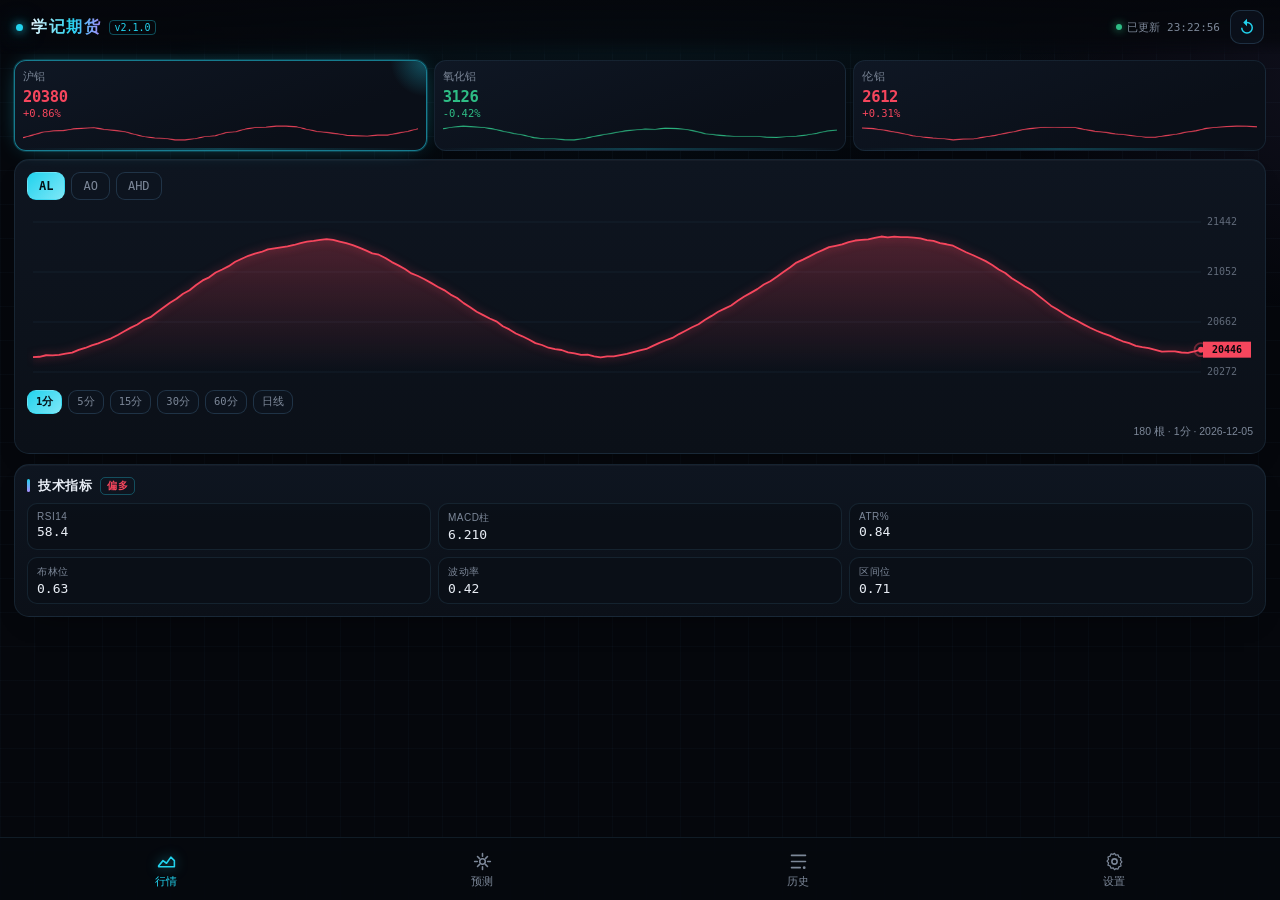
==== android/app/src/main/assets/index.html @ b8af3f01 "feat(app): v2.1.0 更名学记期货 · 白天模式 · 三品种一屏 · 预置历史数据 更名与图标：app_name 改为「学记期货」，图标重做为深色底 + 白色圆角方框 + 双行小字（sc" ====
<!DOCTYPE html>
<html lang="zh-CN">
<head>
<meta charset="utf-8">
<meta name="viewport" content="width=device-width,initial-scale=1,viewport-fit=cover,user-scalable=no">
<meta name="theme-color" content="#05070C" id="themeColor">
<title>学记期货 · 趋势预测</title>
<script>
/* 首屏前先定主题，避免白/黑闪烁 */
(function () {
  var t = (location.search.match(/[?&]theme=(dark|light)/) || [])[1];
  if (!t) {
    try { t = JSON.parse(window.Native ? Native.settings() : '{"theme":"dark"}').theme; } catch (e) { }
  }
  if (t === 'light') document.documentElement.classList.add('light');
})();
</script>
<link rel="stylesheet" href="app.css">
</head>
<body>
<div id="app">

  <header class="hdr">
    <div class="brand">
      <span class="brand-dot"></span>
      <b>学记期货</b>
      <i id="brandVer">v2</i>
    </div>
    <div class="hdr-right">
      <span id="live" class="live"><span class="live-dot"></span>初始化</span>
      <button id="btnRefresh" class="icon-btn" aria-label="刷新数据">
        <svg viewBox="0 0 24 24" width="18" height="18"><path d="M12 5V1L7 6l5 5V7a6 6 0 1 1-6 6H4a8 8 0 1 0 8-8z" fill="currentColor"/></svg>
      </button>
    </div>
  </header>

  <main id="main">

    <!-- ============ 行情 ============ -->
    <section class="view active" id="v-market">
      <div class="cards" id="quoteCards"></div>

      <div class="panel">
        <div class="chips" id="prodChips"></div>
        <div class="chart-wrap">
          <canvas id="chart"></canvas>
          <div class="chart-empty" id="chartEmpty">等待数据…</div>
        </div>
        <div class="chips small" id="periodChips"></div>
        <div class="chart-foot"><span class="muted" id="chartMeta">—</span></div>
      </div>

      <div class="panel">
        <div class="panel-title">技术指标 <span id="indBias" class="tag">—</span></div>
        <div class="ind-grid" id="indGrid"></div>
      </div>
    </section>

    <!-- ============ 预测 ============ -->
    <section class="view" id="v-forecast">
      <div class="hero" id="hero">
        <div class="hero-label">综合结论</div>
        <div class="hero-main" id="heroMain">—</div>
        <div class="hero-meter"><div class="hero-meter-fill" id="heroFill"></div></div>
        <div class="hero-sub">
          <span id="heroScore">评分 —</span>
          <span id="heroPrice">—</span>
        </div>
        <div class="hero-rec" id="heroRec">—</div>
      </div>

      <div class="panel">
        <div class="panel-title">六周期方向</div>
        <div class="hz-grid" id="hzGrid"></div>
      </div>

      <div class="panel">
        <div class="row-between">
          <div class="panel-title">大模型分析</div>
          <button id="btnLlm" class="btn ghost">生成分析</button>
        </div>
        <div id="llmBox" class="llm">
          <div class="muted">在「设置」填写模型 API Key 后，可让大模型结合当前指标与曲线给出独立判断。</div>
        </div>
      </div>
    </section>

    <!-- ============ 历史 ============ -->
    <section class="view" id="v-history">
      <div class="stat-row" id="statRow"></div>
      <div class="chips" id="histChips"></div>
      <div id="histList" class="hist-list"></div>
    </section>

    <!-- ============ 设置 ============ -->
    <section class="view" id="v-settings">

      <div class="panel">
        <div class="panel-title">界面风格</div>
        <div class="field-label">配色模式</div>
        <div class="chips" id="themeChips"></div>
        <div class="hint">白天模式适合户外强光下查看，切换后立即生效并记住选择。</div>
      </div>

      <div class="panel">
        <div class="panel-title">数据刷新</div>
        <div class="field-label">自动刷新间隔（后台持续采集）</div>
        <div class="chips" id="intervalChips"></div>
        <div class="hint">曲线与预测保存在手机本地，断网也能查看历史。</div>
      </div>

      <div class="panel">
        <div class="panel-title">大模型</div>
        <div class="field-label">API 地址（OpenAI 兼容）</div>
        <input id="llmBase" class="input" placeholder="https://api.deepseek.com/v1" autocapitalize="off" spellcheck="false">
        <div class="field-label">模型名称</div>
        <input id="llmModel" class="input" placeholder="deepseek-chat" autocapitalize="off" spellcheck="false">
        <div class="field-label">API Key <span id="llmMask" class="muted"></span></div>
        <input id="llmKey" class="input" type="password" placeholder="留空表示不修改" autocapitalize="off" spellcheck="false">
        <div class="row-btns">
          <button class="btn ghost" id="btnLlmClear">清除 Key</button>
          <button class="btn" id="btnLlmSave">保存</button>
        </div>
        <div class="hint">Key 仅存于本机，用系统密钥库加密，不会上传任何服务器。</div>
      </div>

      <div class="panel">
        <div class="panel-title">应用更新</div>
        <div class="field-label">Gitee 个人令牌 <span id="gtMask" class="muted"></span></div>
        <input id="giteeToken" class="input" type="password" placeholder="私有仓库发行版需要令牌" autocapitalize="off" spellcheck="false">
        <div class="row-btns">
          <button class="btn ghost" id="btnUpdateCheck">检查更新</button>
          <button class="btn" id="btnUpdateInstall" disabled>立即更新</button>
        </div>
        <div class="upd-info" id="updInfo"></div>
      </div>

      <div class="panel">
        <div class="panel-title">本地数据</div>
        <div class="stat-row tight two" id="dataStats"></div>
        <div class="row-btns">
          <button class="btn" id="btnSyncHistory">同步历史数据</button>
        </div>
        <div class="hint" id="syncInfo">同步最近 180 天：日线 + 分钟线（源站每周期最多 1023 根，60 分钟线可覆盖约 195 天）。安装包内已预置一份，平常无需手动同步。</div>
        <div class="row-btns">
          <button class="btn ghost danger" id="btnClearFc">清空预测记录</button>
        </div>
      </div>

      <div class="panel about">
        <div class="about-row"><span>应用</span><b>学记期货</b></div>
        <div class="about-row"><span>版本</span><b id="aboutVer">—</b></div>
        <div class="about-row"><span>数据源</span><span>新浪公开行情</span></div>
        <div class="about-row"><span>存储</span><span>手机本地 SQLite</span></div>
        <p class="disclaimer">本应用为量化统计研究与可视化演示，所有预测与建议均不构成投资建议。期货交易有杠杆风险，请自行判断并控制仓位。</p>
      </div>
    </section>

  </main>

  <nav class="tabbar">
    <button class="tab active" data-tab="market">
      <svg viewBox="0 0 24 24"><path d="M3 17l5-6 4 3 5-7 4 4v7H3z" fill="none" stroke="currentColor" stroke-width="1.8" stroke-linejoin="round"/></svg>
      <span>行情</span>
    </button>
    <button class="tab" data-tab="forecast">
      <svg viewBox="0 0 24 24"><path d="M12 3v3m0 12v3M3 12h3m12 0h3M6.3 6.3l2.1 2.1m7.2 7.2l2.1 2.1m0-11.4l-2.1 2.1M8.4 15.6l-2.1 2.1" stroke="currentColor" stroke-width="1.8" stroke-linecap="round"/><circle cx="12" cy="12" r="3.2" fill="none" stroke="currentColor" stroke-width="1.8"/></svg>
      <span>预测</span>
    </button>
    <button class="tab" data-tab="history">
      <svg viewBox="0 0 24 24"><path d="M4 5h16M4 12h16M4 19h10" stroke="currentColor" stroke-width="1.8" stroke-linecap="round"/><circle cx="18.5" cy="19" r="1.6" fill="currentColor"/></svg>
      <span>历史</span>
    </button>
    <button class="tab" data-tab="settings">
      <svg viewBox="0 0 24 24"><circle cx="12" cy="12" r="3" fill="none" stroke="currentColor" stroke-width="1.8"/><path d="M12 2.6l1.4 2.2 2.6-.5 1 2.6 2.5 1-.7 2.6 1.7 2-1.7 2 .7 2.6-2.5 1-1 2.6-2.6-.5L12 21.4l-1.4-2.2-2.6.5-1-2.6-2.5-1 .7-2.6-1.7-2 1.7-2-.7-2.6 2.5-1 1-2.6 2.6.5z" fill="none" stroke="currentColor" stroke-width="1.4" stroke-linejoin="round"/></svg>
      <span>设置</span>
    </button>
  </nav>

  <div class="toast" id="toast"></div>
</div>
<script src="app.js"></script>
</body>
</html>
---- android/app/src/main/assets/app.css ----
:root {
  --bg: #05070c;
  --panel: #0b1018;
  --panel2: #0e1520;
  --line: rgba(120, 200, 255, .10);
  --line2: rgba(120, 200, 255, .18);
  --text: #e8edf5;
  --muted: #7c8798;
  --cyan: #22d3ee;
  --violet: #a78bfa;
  --up: #f6465d;
  --down: #2ebd85;
  --flat: #8b95a6;
  --mono: ui-monospace, "SF Mono", "Cascadia Mono", Menlo, Consolas, monospace;

  /* 主题相关表面色 */
  --card-from: #0f1724;
  --card-to: #0a0f18;
  --inner: rgba(10, 16, 24, .9);
  --chip-bg: rgba(14, 21, 32, .7);
  --input-bg: rgba(4, 8, 14, .85);
  --hdr-bg: rgba(5, 7, 12, .96);
  --hdr-bg2: rgba(5, 7, 12, .74);
  --tab-bg: rgba(6, 9, 15, .92);
  --toast-bg: rgba(12, 19, 30, .96);
  --grid-line: rgba(120, 200, 255, .028);
  --glow1: rgba(34, 211, 238, .11);
  --glow2: rgba(167, 139, 250, .08);
  --hero-from: #0d1522;
  --hero-to: #080d14;
  --on-accent: #041016;
  --hero-text: #c6cedb;
  --llm-text: #c9d2df;
  --reason: #9fabbd;
  --hint: #6d7788;
  --brand: #eaf6ff;
  --shadow: 0 1px 0 rgba(255, 255, 255, .03) inset, 0 12px 30px -22px rgba(0, 0, 0, .9);
  --bar-track: rgba(255, 255, 255, .07);
}

/* 白天模式：白底 + 深字，青/紫点缀压暗以保证对比度 */
html.light {
  --bg: #eef2f7;
  --panel: #ffffff;
  --panel2: #f8fbff;
  --line: rgba(15, 60, 110, .10);
  --line2: rgba(15, 60, 110, .20);
  --text: #0d1a2b;
  --muted: #5f7086;
  --cyan: #0b8299;
  --violet: #6d4fe0;
  --up: #d92d20;
  --down: #0e8f52;
  --flat: #5b6b80;

  --card-from: #ffffff;
  --card-to: #f0f5fb;
  --inner: #ffffff;
  --chip-bg: rgba(255, 255, 255, .92);
  --input-bg: #ffffff;
  --hdr-bg: rgba(238, 242, 247, .96);
  --hdr-bg2: rgba(238, 242, 247, .80);
  --tab-bg: rgba(255, 255, 255, .95);
  --toast-bg: rgba(255, 255, 255, .98);
  --grid-line: rgba(15, 60, 110, .05);
  --glow1: rgba(34, 211, 238, .20);
  --glow2: rgba(109, 79, 224, .10);
  --hero-from: #ffffff;
  --hero-to: #eef5fc;
  --on-accent: #ffffff;
  --hero-text: #24313f;
  --llm-text: #24313f;
  --reason: #475569;
  --hint: #7a8797;
  --brand: #0b3a5c;
  --shadow: 0 1px 0 rgba(255, 255, 255, .9) inset, 0 10px 26px -22px rgba(15, 60, 110, .55);
  --bar-track: rgba(15, 60, 110, .10);
}

* { box-sizing: border-box; -webkit-tap-highlight-color: transparent; }

html, body {
  margin: 0;
  padding: 0;
  width: 100%;
  overflow-x: hidden;
  background: var(--bg);
  color: var(--text);
  font-family: -apple-system, BlinkMacSystemFont, "PingFang SC", "Noto Sans CJK SC",
               "Microsoft YaHei", sans-serif;
  font-size: 14px;
  -webkit-font-smoothing: antialiased;
  overscroll-behavior-y: contain;
}

body::before {
  content: "";
  position: fixed;
  inset: 0;
  pointer-events: none;
  background:
    radial-gradient(900px 500px at 50% -12%, var(--glow1), transparent 62%),
    radial-gradient(700px 420px at 110% 8%, var(--glow2), transparent 60%),
    linear-gradient(var(--grid-line) 1px, transparent 1px),
    linear-gradient(90deg, var(--grid-line) 1px, transparent 1px);
  background-size: auto, auto, 34px 34px, 34px 34px;
  z-index: 0;
}

#app { position: relative; z-index: 1; }

/* ---------- header ---------- */
.hdr {
  position: sticky;
  top: 0;
  z-index: 20;
  display: flex;
  align-items: center;
  justify-content: space-between;
  padding: calc(env(safe-area-inset-top) + 10px) 16px 10px;
  background: linear-gradient(180deg, var(--hdr-bg), var(--hdr-bg2) 70%, transparent);
  backdrop-filter: blur(12px);
}

.brand { display: flex; align-items: center; gap: 8px; }
.brand b {
  font-size: 16px;
  letter-spacing: .10em;
  font-weight: 700;
  background: linear-gradient(92deg, var(--brand), var(--cyan) 58%, var(--violet));
  -webkit-background-clip: text;
  background-clip: text;
  color: transparent;
}
.brand em {
  font-style: normal;
  font-size: 9px;
  letter-spacing: .16em;
  color: var(--muted);
  font-family: var(--mono);
  transform: translateY(1px);
}
.brand i {
  font-style: normal;
  font-size: 10px;
  color: var(--cyan);
  border: 1px solid rgba(34, 211, 238, .35);
  border-radius: 4px;
  padding: 1px 4px;
  font-family: var(--mono);
}
.brand-dot {
  width: 7px; height: 7px; border-radius: 50%;
  background: var(--cyan);
  box-shadow: 0 0 10px var(--cyan), 0 0 22px rgba(34, 211, 238, .55);
  animation: pulse 2.4s infinite;
}
@keyframes pulse { 0%, 100% { opacity: 1; } 50% { opacity: .35; } }

.hdr-right { display: flex; align-items: center; gap: 10px; }
.live {
  display: inline-flex; align-items: center; gap: 5px;
  font-size: 11px; color: var(--muted);
  font-family: var(--mono);
}
.live-dot {
  width: 6px; height: 6px; border-radius: 50%;
  background: var(--flat);
}
.live.ok .live-dot { background: var(--down); box-shadow: 0 0 8px var(--down); }
.live.err .live-dot { background: var(--up); box-shadow: 0 0 8px var(--up); }

.icon-btn {
  width: 34px; height: 34px;
  display: grid; place-items: center;
  border-radius: 10px;
  border: 1px solid var(--line2);
  background: var(--chip-bg);
  color: var(--cyan);
  padding: 0;
}
.icon-btn:active { transform: scale(.94); }
.icon-btn.spin svg { animation: spin .9s linear infinite; }
@keyframes spin { to { transform: rotate(360deg); } }

/* ---------- layout ---------- */
main {
  padding: 2px 14px calc(80px + env(safe-area-inset-bottom));
}
.view { display: none; padding-top: 2px; animation: fade .22s ease; }
.view.active { display: block; }
@keyframes fade { from { opacity: 0; transform: translateY(6px); } to { opacity: 1; transform: none; } }

.panel {
  min-width: 0;
  background: linear-gradient(180deg, var(--panel2), var(--panel));
  border: 1px solid var(--line);
  border-radius: 15px;
  padding: 12px;
  margin-bottom: 10px;
  box-shadow: var(--shadow);
}
.panel-title {
  font-size: 13px;
  font-weight: 600;
  letter-spacing: .04em;
  margin-bottom: 8px;
  display: flex;
  align-items: center;
  gap: 8px;
}
.panel-title::before {
  content: "";
  width: 3px; height: 13px;
  border-radius: 2px;
  background: linear-gradient(180deg, var(--cyan), var(--violet));
}
.row-between { display: flex; align-items: center; justify-content: space-between; gap: 10px; }
.row-btns { display: flex; gap: 10px; margin-top: 12px; }
.row-btns .btn { flex: 1; }
.muted { color: var(--muted); font-size: 12px; }

/* ---------- quote cards：三品种一屏并排 ---------- */
.cards {
  display: grid;
  grid-template-columns: repeat(3, minmax(0, 1fr));
  gap: 7px;
  padding: 2px 0 8px;
}

.qcard {
  min-width: 0;
  background: linear-gradient(160deg, var(--card-from), var(--card-to) 72%);
  border: 1px solid var(--line);
  border-radius: 12px;
  padding: 9px 8px 8px;
  position: relative;
  overflow: hidden;
}
.qcard.active {
  border-color: rgba(34, 211, 238, .55);
  box-shadow: 0 0 0 1px rgba(34, 211, 238, .18), 0 0 24px -10px rgba(34, 211, 238, .7);
}
.qcard.active::after {
  content: "";
  position: absolute; top: 0; right: 0;
  width: 36px; height: 36px;
  background: radial-gradient(circle at 100% 0, rgba(34, 211, 238, .35), transparent 70%);
}
.qcard .qname {
  font-size: 10.5px; color: var(--muted); letter-spacing: .02em;
  white-space: nowrap; overflow: hidden; text-overflow: ellipsis;
}
.qcard .qprice {
  font-family: var(--mono);
  font-size: 15.5px;
  font-weight: 600;
  margin: 4px 0 1px;
  letter-spacing: -.4px;
  white-space: nowrap;
}
.qcard .qchg { font-family: var(--mono); font-size: 10.5px; }
.qcard .qspark { height: 18px; margin-top: 5px; width: 100%; display: block; opacity: .92; }
.qcard .qbar {
  position: absolute; left: 0; bottom: 0; height: 2px; width: 100%;
  background: linear-gradient(90deg, transparent, rgba(34, 211, 238, .5), transparent);
  opacity: .5;
}

.up { color: var(--up); }
.down { color: var(--down); }
.flat { color: var(--flat); }

/* ---------- chips ---------- */
.chips { display: flex; gap: 6px; overflow-x: auto; scrollbar-width: none; padding-bottom: 2px; }
.chips::-webkit-scrollbar { display: none; }
.chip {
  flex: 0 0 auto;
  border: 1px solid var(--line2);
  background: var(--chip-bg);
  color: var(--muted);
  border-radius: 9px;
  padding: 6px 11px;
  font-size: 12px;
  font-family: var(--mono);
  transition: .16s;
}
.chip.on {
  color: var(--on-accent);
  background: linear-gradient(135deg, var(--cyan), #7ee7f7);
  border-color: transparent;
  font-weight: 600;
}
html.light .chip.on {
  background: linear-gradient(135deg, var(--cyan), #37c2d8);
  color: #ffffff;
}
.chips.small .chip { padding: 4px 8px; font-size: 10.5px; }

/* ---------- chart ---------- */
.chart-wrap { position: relative; margin: 8px 0 2px; height: 178px; }
#chart { width: 100%; height: 178px; display: block; }
.chart-empty {
  position: absolute; inset: 0;
  display: grid; place-items: center;
  color: var(--muted); font-size: 12px;
  pointer-events: none;
}
.chart-foot { margin-top: 5px; text-align: right; line-height: 1.4; }
.chart-foot .muted { font-size: 10.5px; }

/* ---------- indicators ---------- */
.ind-grid { display: grid; grid-template-columns: repeat(3, minmax(0, 1fr)); gap: 7px; }
.ind {
  background: var(--inner);
  border: 1px solid var(--line);
  border-radius: 10px;
  padding: 7px 9px;
}
.ind .k { font-size: 10px; color: var(--muted); letter-spacing: .05em; }
.ind .v {
  font-family: var(--mono); font-size: 13px; margin-top: 2px;
  white-space: nowrap; overflow: hidden; text-overflow: ellipsis;
}
.tag {
  font-size: 10px;
  color: var(--cyan);
  border: 1px solid rgba(34, 211, 238, .3);
  border-radius: 5px;
  padding: 1px 6px;
  font-family: var(--mono);
}

/* ---------- hero ---------- */
.hero {
  border-radius: 18px;
  padding: 18px 16px 16px;
  margin-bottom: 12px;
  background:
    radial-gradient(500px 200px at 8% 0, var(--glow1), transparent 60%),
    linear-gradient(165deg, var(--hero-from), var(--hero-to) 75%);
  border: 1px solid var(--line2);
  position: relative;
  overflow: hidden;
}
.hero::after {
  content: "";
  position: absolute; inset: 0;
  background: linear-gradient(180deg, transparent 60%, rgba(34, 211, 238, .05));
  pointer-events: none;
}
.hero-label { font-size: 11px; color: var(--muted); letter-spacing: .18em; }
.hero-main {
  font-size: 40px;
  font-weight: 700;
  letter-spacing: .04em;
  margin: 6px 0 12px;
  font-family: var(--mono);
}
.hero-meter {
  height: 5px; border-radius: 3px;
  background: var(--bar-track);
  overflow: hidden;
}
.hero-meter-fill {
  height: 100%; width: 50%;
  background: linear-gradient(90deg, var(--down), var(--flat), var(--up));
  border-radius: 3px;
  transition: width .4s ease;
}
.hero-sub {
  display: flex; justify-content: space-between;
  margin-top: 9px;
  font-family: var(--mono); font-size: 12px; color: var(--muted);
}
.hero-rec { margin-top: 12px; font-size: 12.5px; line-height: 1.65; color: var(--hero-text); }

/* ---------- horizon grid ---------- */
.hz-grid { display: grid; grid-template-columns: repeat(2, minmax(0, 1fr)); gap: 8px; }
.hz {
  border: 1px solid var(--line);
  border-radius: 12px;
  padding: 10px 11px;
  background: var(--inner);
}
.hz .h-top { display: flex; justify-content: space-between; align-items: baseline; }
.hz .h-label { font-size: 11px; color: var(--muted); }
.hz .h-dir { font-family: var(--mono); font-size: 13px; font-weight: 600; }
.hz .h-bar {
  height: 3px; border-radius: 2px; background: var(--bar-track);
  margin: 8px 0 6px; overflow: hidden;
}
.hz .h-bar i { display: block; height: 100%; border-radius: 2px; }
.hz .h-foot {
  display: flex; justify-content: space-between;
  font-family: var(--mono); font-size: 10.5px; color: var(--muted);
}

/* ---------- llm ---------- */
.llm { font-size: 13px; line-height: 1.7; color: var(--llm-text); }
.llm .llm-head {
  display: flex; align-items: center; gap: 8px; margin-bottom: 8px;
}
.llm .llm-dir { font-family: var(--mono); font-weight: 700; font-size: 15px; }
.llm .llm-sec { margin-top: 10px; }
.llm .llm-sec b { display: block; font-size: 11px; color: var(--muted); letter-spacing: .1em; margin-bottom: 4px; }
.llm ul { margin: 0; padding-left: 17px; }
.llm li { margin: 3px 0; }
.llm .raw {
  margin-top: 10px; padding: 10px; border-radius: 10px;
  background: var(--inner); border: 1px solid var(--line);
  font-size: 11.5px; color: var(--muted); white-space: pre-wrap; word-break: break-word;
  max-height: 190px; overflow: auto;
}

/* ---------- history ---------- */
.stat-row { display: grid; grid-template-columns: repeat(3, minmax(0, 1fr)); gap: 8px; margin-bottom: 12px; }
.stat-row.tight { margin-bottom: 4px; }
.stat-row.two { grid-template-columns: repeat(2, minmax(0, 1fr)); }
.stat {
  background: linear-gradient(180deg, var(--panel2), var(--panel));
  border: 1px solid var(--line);
  border-radius: 13px;
  padding: 11px;
  text-align: center;
}
.stat .k { font-size: 10px; color: var(--muted); letter-spacing: .06em; }
.stat .v { font-family: var(--mono); font-size: 18px; font-weight: 600; margin-top: 4px; }

.hist-list { margin-top: 10px; }
.hitem {
  border: 1px solid var(--line);
  background: var(--inner);
  border-radius: 13px;
  padding: 11px 12px;
  margin-bottom: 8px;
}
.hitem .h-row1 { display: flex; justify-content: space-between; align-items: center; }
.hitem .h-who { font-size: 12.5px; font-weight: 600; }
.hitem .h-who span { color: var(--muted); font-weight: 400; margin-left: 6px; font-family: var(--mono); font-size: 11px; }
.hitem .h-time { font-size: 10.5px; color: var(--muted); font-family: var(--mono); }
.hitem .h-row2 {
  display: flex; gap: 12px; flex-wrap: wrap;
  margin-top: 7px; font-family: var(--mono); font-size: 11.5px; color: var(--muted);
}
.hitem .h-reason {
  margin-top: 7px; font-size: 11.5px; color: var(--reason); line-height: 1.55;
  border-top: 1px dashed var(--line); padding-top: 7px;
}
.badge {
  font-size: 10px; font-family: var(--mono);
  border-radius: 5px; padding: 1px 6px; border: 1px solid;
}
.badge.hit { color: var(--down); border-color: rgba(46, 189, 133, .4); background: rgba(46, 189, 133, .1); }
.badge.miss { color: var(--up); border-color: rgba(246, 70, 93, .4); background: rgba(246, 70, 93, .1); }
.badge.wait { color: var(--muted); border-color: var(--line2); }
.badge.llm { color: var(--violet); border-color: rgba(167, 139, 250, .4); }

.empty {
  text-align: center; color: var(--muted); font-size: 12.5px;
  padding: 38px 0; line-height: 1.8;
}

/* ---------- settings ---------- */
.field-label { font-size: 11.5px; color: var(--muted); margin: 12px 0 6px; letter-spacing: .04em; }
.field-label:first-of-type { margin-top: 2px; }
.input {
  width: 100%;
  background: var(--input-bg);
  border: 1px solid var(--line2);
  border-radius: 10px;
  color: var(--text);
  padding: 11px 12px;
  font-size: 13px;
  font-family: var(--mono);
  outline: none;
}
.input:focus { border-color: rgba(34, 211, 238, .55); box-shadow: 0 0 0 3px rgba(34, 211, 238, .1); }
.hint { font-size: 11px; color: var(--hint); margin-top: 10px; line-height: 1.6; }

.btn {
  border: 1px solid transparent;
  border-radius: 10px;
  padding: 10px 16px;
  font-size: 13px;
  font-weight: 600;
  color: var(--on-accent);
  background: linear-gradient(135deg, var(--cyan), #86e9f8);
}
html.light .btn { background: linear-gradient(135deg, var(--cyan), #37c2d8); color: #ffffff; }
html.light .btn.ghost { background: #ffffff; color: var(--text); border-color: var(--line2); }
html.light .btn.danger { background: #ffffff; color: var(--up); border-color: rgba(217, 45, 32, .35); }
.btn:active { transform: scale(.98); }
.btn.ghost {
  background: var(--chip-bg);
  border-color: var(--line2);
  color: var(--text);
}
.btn.danger { color: var(--up); border-color: rgba(246, 70, 93, .35); }
.btn:disabled { opacity: .42; }

.upd-info { margin-top: 10px; font-size: 12px; color: var(--muted); line-height: 1.65; white-space: pre-wrap; }

.about-row {
  display: flex; justify-content: space-between;
  padding: 8px 0; font-size: 12.5px;
  border-bottom: 1px solid var(--line);
}
.about-row span { color: var(--muted); }
.about-row b { font-family: var(--mono); }
.disclaimer { font-size: 11px; color: var(--hint); line-height: 1.7; margin: 12px 0 0; }

/* ---------- tabbar ---------- */
.tabbar {
  position: fixed;
  left: 0; right: 0; bottom: 0;
  z-index: 30;
  display: grid;
  grid-template-columns: repeat(4, 1fr);
  padding: 6px 8px calc(6px + env(safe-area-inset-bottom));
  background: var(--tab-bg);
  backdrop-filter: blur(18px);
  border-top: 1px solid var(--line);
}
.tab {
  background: none; border: 0;
  display: flex; flex-direction: column; align-items: center; gap: 3px;
  color: var(--muted);
  padding: 7px 0 5px;
  font-size: 10.5px;
  transition: color .18s;
}
.tab svg { width: 21px; height: 21px; }
.tab.active { color: var(--cyan); }
.tab.active svg { filter: drop-shadow(0 0 6px rgba(34, 211, 238, .55)); }
.tab:focus, .chip:focus, .btn:focus, .icon-btn:focus, .input:focus { outline: none; }

/* 系统开启「减少动态效果」时不做过渡与动画 */
@media (prefers-reduced-motion: reduce) {
  * { transition: none !important; animation: none !important; }
}

/* ---------- toast ---------- */
.toast {
  position: fixed;
  left: 50%; bottom: calc(92px + env(safe-area-inset-bottom));
  transform: translate(-50%, 12px);
  background: var(--toast-bg);
  border: 1px solid var(--line2);
  color: var(--text);
  padding: 9px 16px;
  border-radius: 10px;
  font-size: 12.5px;
  opacity: 0;
  pointer-events: none;
  transition: .22s;
  z-index: 50;
  max-width: 84%;
  text-align: center;
  box-shadow: 0 10px 26px -18px rgba(0, 0, 0, .8);
}
.toast.show { opacity: 1; transform: translate(-50%, 0); }
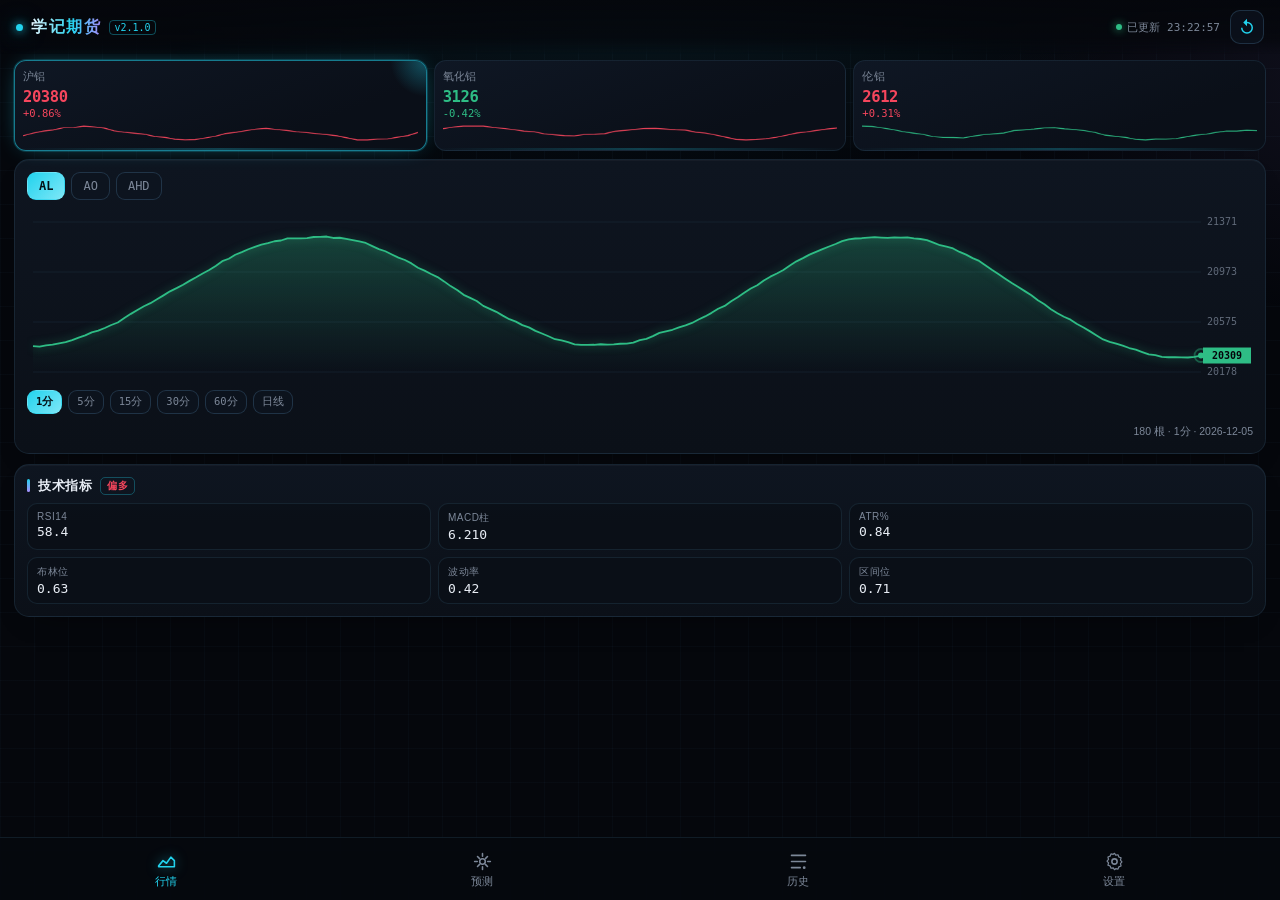
==== commit 7405d76a: "fix(update): v2.1.1 修复应用内更新 HTTP 403，改走 Gitee 附件 API 并按 Gitee 作为首要更新源 - 私有仓库发行版直链 releases/download " ====
--- a/android/app/src/main/assets/index.html
+++ b/android/app/src/main/assets/index.html
@@ -128,6 +128,7 @@
         <div class="panel-title">应用更新</div>
         <div class="field-label">Gitee 个人令牌 <span id="gtMask" class="muted"></span></div>
         <input id="giteeToken" class="input" type="password" placeholder="私有仓库发行版需要令牌" autocapitalize="off" spellcheck="false">
+        <div class="hint">更新源固定为 Gitee（首要源）：读取发行版与下载安装包都需令牌，令牌仅存本机。</div>
         <div class="row-btns">
           <button class="btn ghost" id="btnUpdateCheck">检查更新</button>
           <button class="btn" id="btnUpdateInstall" disabled>立即更新</button>
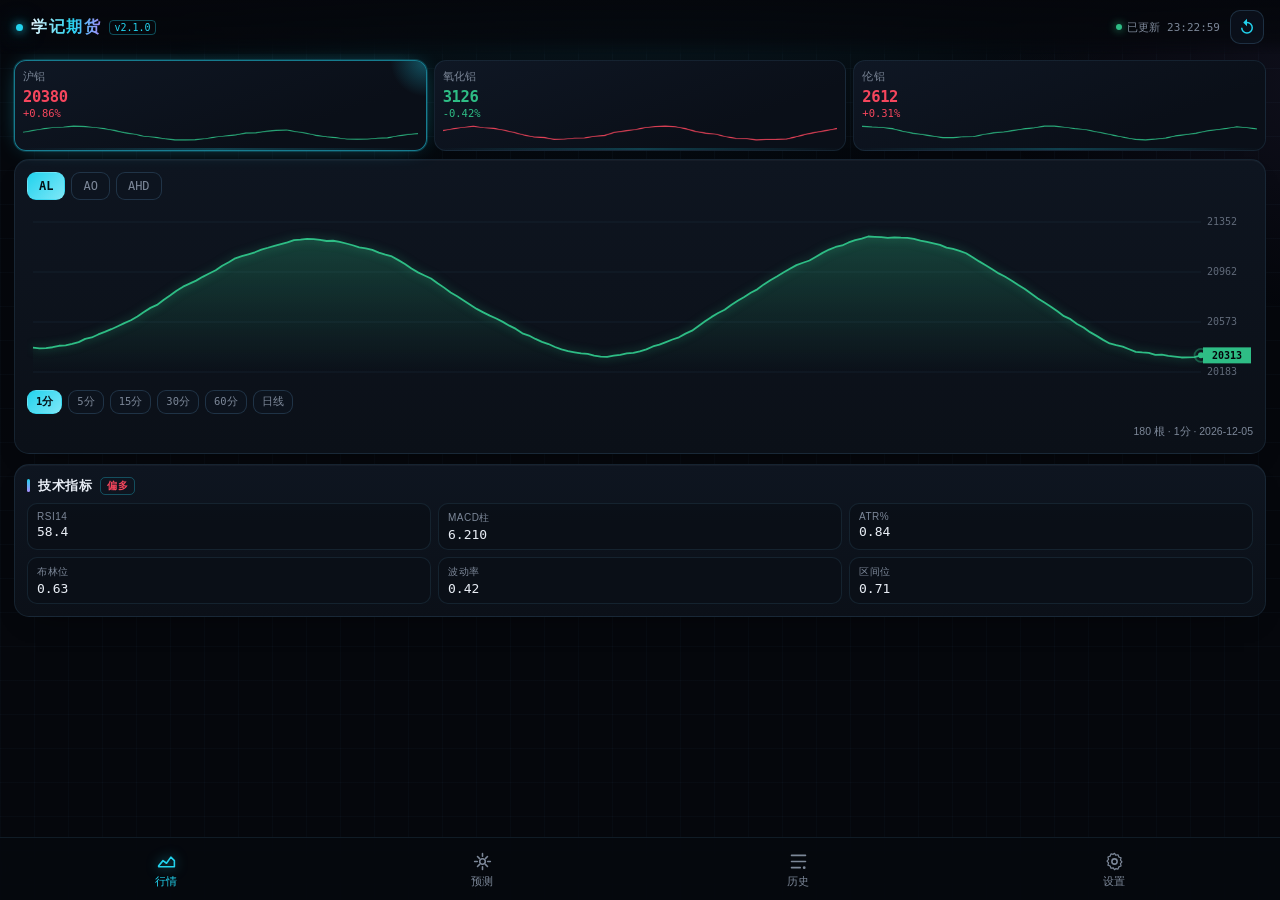
==== commit 807da3ba: "fix(seed): v2.1.2 修复预置库从未导入（版本号 int 溢出）+ 同步改增量 - 根因：seed_meta.version=202611092054 用 Integer.parseIn" ====
--- a/android/app/src/main/assets/index.html
+++ b/android/app/src/main/assets/index.html
@@ -44,7 +44,7 @@
         <div class="chips" id="prodChips"></div>
         <div class="chart-wrap">
           <canvas id="chart"></canvas>
-          <div class="chart-empty" id="chartEmpty">等待数据…</div>
+          <div class="chart-empty" id="chartEmpty">等待数据…<br><span class="muted" style="font-size:11px">本地无该周期K线，正在自动同步</span></div>
         </div>
         <div class="chips small" id="periodChips"></div>
         <div class="chart-foot"><span class="muted" id="chartMeta">—</span></div>
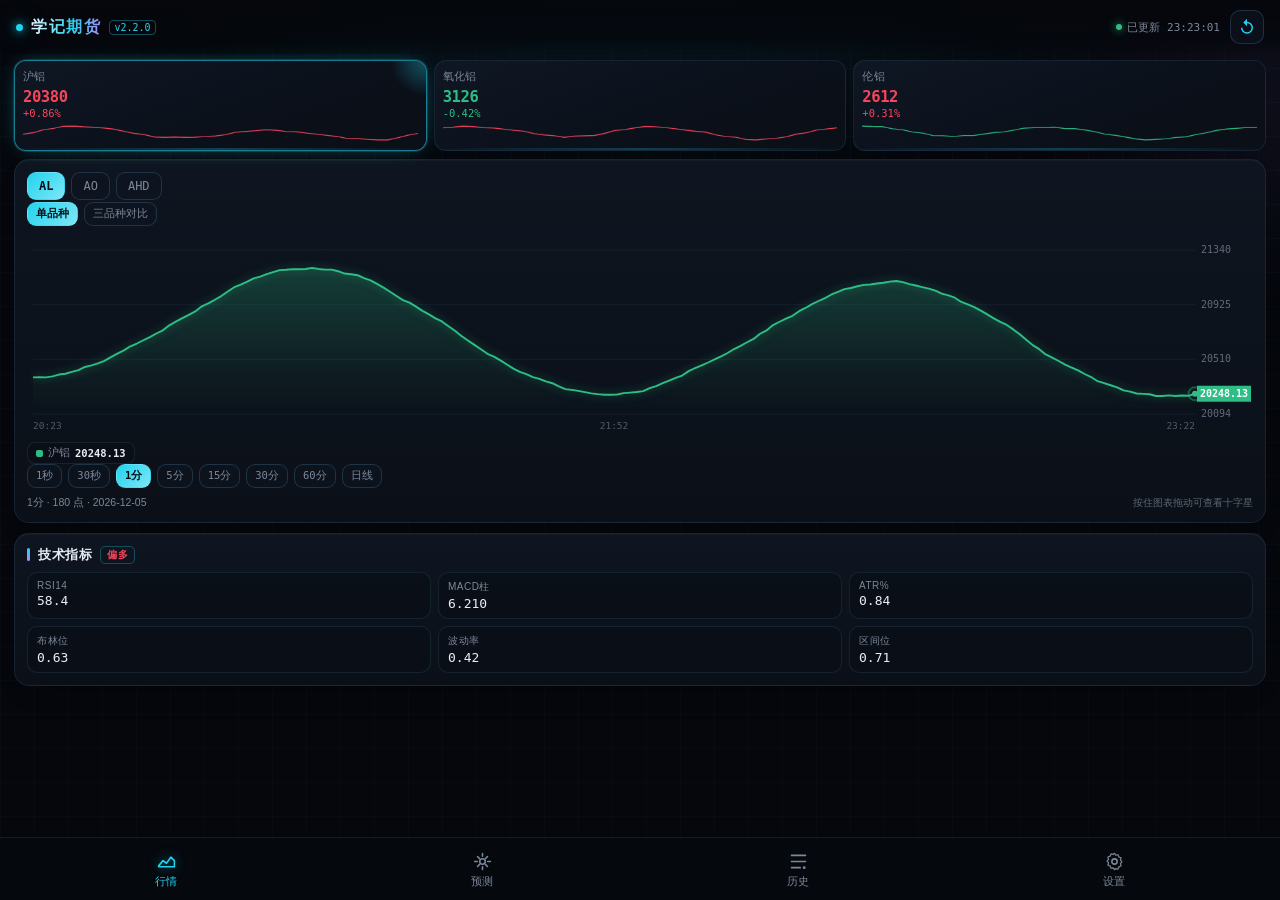
==== commit 52d8bf74: "feat(chart): v2.2.0 行情 1s/30s 周期 + 三品种对比 + 十字星，大模型改七周期趋势 - 行情周期新增 1秒/30秒：走 Store.tickSeries(code,buc" ====
--- a/android/app/src/main/assets/index.html
+++ b/android/app/src/main/assets/index.html
@@ -42,12 +42,17 @@
 
       <div class="panel">
         <div class="chips" id="prodChips"></div>
+        <div class="chips small" id="modeChips"></div>
         <div class="chart-wrap">
           <canvas id="chart"></canvas>
           <div class="chart-empty" id="chartEmpty">等待数据…<br><span class="muted" style="font-size:11px">本地无该周期K线，正在自动同步</span></div>
         </div>
+        <div class="chart-legend" id="chartLegend"></div>
         <div class="chips small" id="periodChips"></div>
-        <div class="chart-foot"><span class="muted" id="chartMeta">—</span></div>
+        <div class="chart-foot">
+          <span class="muted" id="chartMeta">—</span>
+          <span class="chart-tip">按住图表拖动可查看十字星</span>
+        </div>
       </div>
 
       <div class="panel">
@@ -70,17 +75,17 @@
       </div>
 
       <div class="panel">
-        <div class="panel-title">六周期方向</div>
+        <div class="panel-title">七周期方向（量化模型）</div>
         <div class="hz-grid" id="hzGrid"></div>
       </div>
 
       <div class="panel">
         <div class="row-between">
-          <div class="panel-title">大模型分析</div>
+          <div class="panel-title">大模型多周期趋势</div>
           <button id="btnLlm" class="btn ghost">生成分析</button>
         </div>
         <div id="llmBox" class="llm">
-          <div class="muted">在「设置」填写模型 API Key 后，可让大模型结合当前指标与曲线给出独立判断。</div>
+          <div class="muted">在「设置」填写模型 API Key 后，可让大模型基于历史数据给出 1分钟 / 5分钟 / 15分钟 / 30分钟 / 4小时 / 8小时 / 1天 七个周期的趋势建议与目标区间。</div>
         </div>
       </div>
     </section>
--- a/android/app/src/main/assets/app.css
+++ b/android/app/src/main/assets/app.css
@@ -298,16 +298,38 @@
 .chips.small .chip { padding: 4px 8px; font-size: 10.5px; }
 
 /* ---------- chart ---------- */
-.chart-wrap { position: relative; margin: 8px 0 2px; height: 178px; }
-#chart { width: 100%; height: 178px; display: block; }
+.chart-wrap { position: relative; margin: 8px 0 2px; height: 200px; }
+#chart {
+  width: 100%; height: 200px; display: block;
+  touch-action: none;          /* 十字星需要完整的手势事件 */
+  cursor: crosshair;
+}
 .chart-empty {
   position: absolute; inset: 0;
   display: grid; place-items: center;
   color: var(--muted); font-size: 12px;
   pointer-events: none;
 }
-.chart-foot { margin-top: 5px; text-align: right; line-height: 1.4; }
-.chart-foot .muted { font-size: 10.5px; }
+.chart-foot {
+  margin-top: 5px; line-height: 1.4;
+  display: flex; justify-content: space-between; align-items: baseline; gap: 8px;
+}
+.chart-foot .muted { font-size: 10.5px; text-align: right; }
+.chart-tip { flex: 0 0 auto; font-size: 9.5px; color: var(--muted); opacity: .72; }
+
+/* ---------- 图例 ---------- */
+.chart-legend { display: flex; gap: 6px; margin-top: 6px; flex-wrap: wrap; }
+.chart-legend .lg {
+  display: inline-flex; align-items: center; gap: 5px;
+  border: 1px solid var(--line); background: var(--inner);
+  border-radius: 8px; padding: 3px 8px; color: var(--text);
+  font-family: var(--mono); font-size: 10.5px;
+}
+.chart-legend .lg[disabled] { opacity: 1; }
+.chart-legend .lg.off { opacity: .38; }
+.chart-legend .lg i { width: 7px; height: 7px; border-radius: 2px; display: block; }
+.chart-legend .lg-name { color: var(--muted); }
+.chart-legend .lg-pct { font-weight: 600; }
 
 /* ---------- indicators ---------- */
 .ind-grid { display: grid; grid-template-columns: repeat(3, minmax(0, 1fr)); gap: 7px; }
@@ -560,3 +582,32 @@
   box-shadow: 0 10px 26px -18px rgba(0, 0, 0, .8);
 }
 .toast.show { opacity: 1; transform: translate(-50%, 0); }
+
+/* ---------- 大模型七周期矩阵 ---------- */
+.llm-matrix {
+  margin-top: 8px;
+  border: 1px solid var(--line);
+  border-radius: 10px;
+  overflow: hidden;
+}
+.lm-item { border-bottom: 1px solid var(--line); padding: 7px 9px; }
+.lm-item:last-child { border-bottom: 0; }
+.lm-line {
+  display: grid;
+  grid-template-columns: 48px 44px 40px 1fr;
+  align-items: center;
+  gap: 6px;
+  font-family: var(--mono);
+  font-size: 12px;
+}
+.lm-k { color: var(--muted); font-size: 11px; }
+.lm-d { font-weight: 700; }
+.lm-c { color: var(--muted); font-size: 11px; }
+.lm-t { text-align: right; font-size: 11.5px; color: var(--text); }
+.lm-note {
+  margin-top: 3px;
+  font-size: 10.5px;
+  line-height: 1.5;
+  color: var(--muted);
+}
+html.light .lm-t { color: #16324f; }
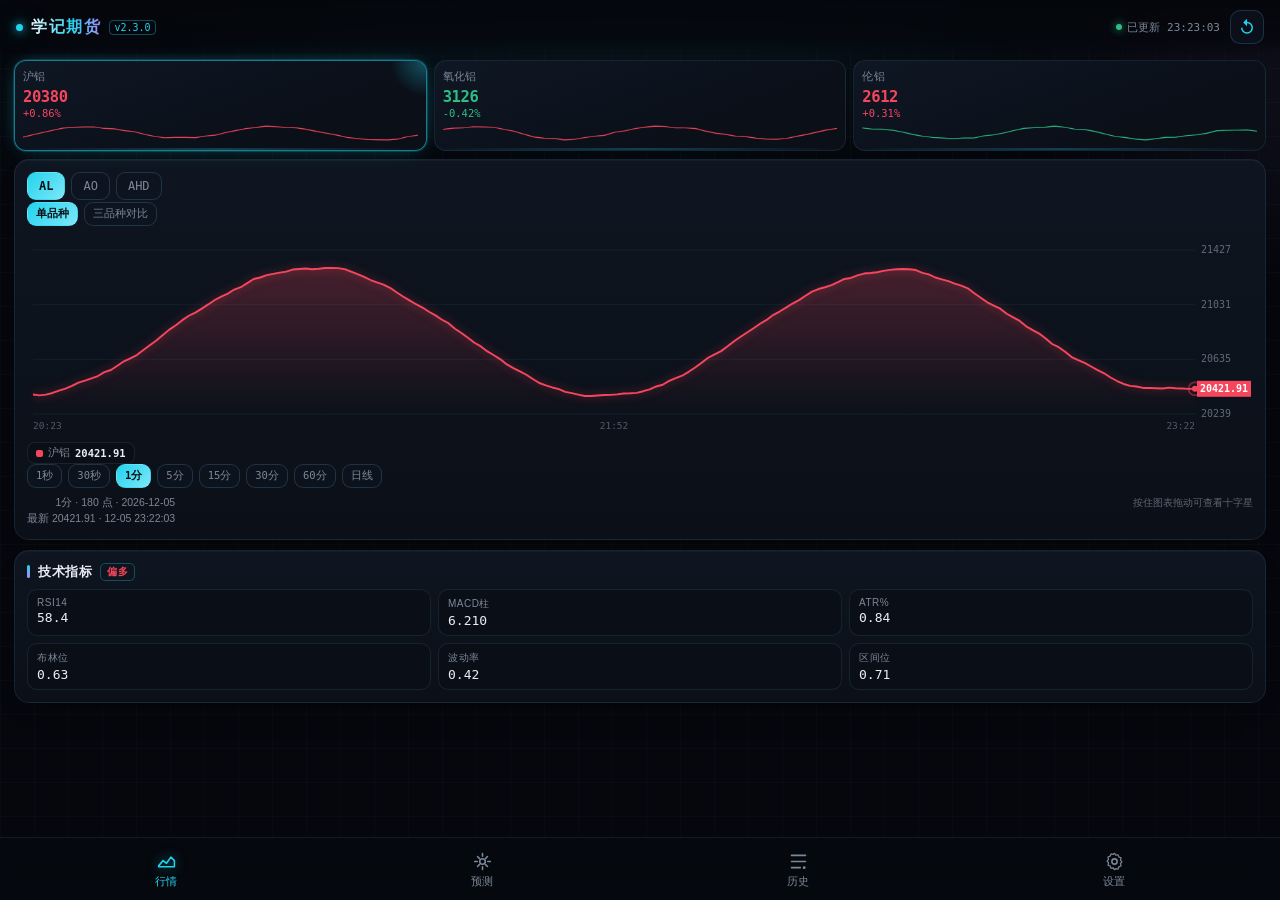
==== commit 58c5cd51: "feat(live): v2.3.0 曲线实时跟随 + 分钟线增量落库 + 预测整分/整点刷新 - 曲线跟最新：loadBars 把最新报价接成尾部点，脚注第二行显示「最新 价 · 时间」，   超过" ====
--- a/android/app/src/main/assets/index.html
+++ b/android/app/src/main/assets/index.html
@@ -75,7 +75,18 @@
       </div>
 
       <div class="panel">
-        <div class="panel-title">七周期方向（量化模型）</div>
+        <div class="row-between">
+          <div class="panel-title">七周期方向（量化模型）</div>
+          <button id="btnPredict" class="btn ghost">更新预测</button>
+        </div>
+        <div class="prog-wrap" id="predProgWrap" hidden>
+          <div class="prog"><i id="predProgBar"></i></div>
+          <div class="prog-meta">
+            <span id="predProgText">准备刷新…</span>
+            <span id="predProgPct">0%</span>
+          </div>
+        </div>
+        <div class="hint" id="predInfo">整分钟自动更新短线四档（1/5/15/30 分钟），整点全量重算七档。</div>
         <div class="hz-grid" id="hzGrid"></div>
       </div>
 
@@ -138,6 +149,13 @@
           <button class="btn ghost" id="btnUpdateCheck">检查更新</button>
           <button class="btn" id="btnUpdateInstall" disabled>立即更新</button>
         </div>
+        <div class="prog-wrap" id="updProgWrap" hidden>
+          <div class="prog"><i id="updProgBar"></i></div>
+          <div class="prog-meta">
+            <span id="updProgText">准备下载…</span>
+            <span id="updProgPct">0%</span>
+          </div>
+        </div>
         <div class="upd-info" id="updInfo"></div>
       </div>
 
@@ -146,6 +164,13 @@
         <div class="stat-row tight two" id="dataStats"></div>
         <div class="row-btns">
           <button class="btn" id="btnSyncHistory">同步历史数据</button>
+        </div>
+        <div class="prog-wrap" id="syncProgWrap" hidden>
+          <div class="prog"><i id="syncProgBar"></i></div>
+          <div class="prog-meta">
+            <span id="syncProgText">准备同步…</span>
+            <span id="syncProgPct">0%</span>
+          </div>
         </div>
         <div class="hint" id="syncInfo">同步最近 180 天：日线 + 分钟线（源站每周期最多 1023 根，60 分钟线可覆盖约 195 天）。安装包内已预置一份，平常无需手动同步。</div>
         <div class="row-btns">
--- a/android/app/src/main/assets/app.css
+++ b/android/app/src/main/assets/app.css
@@ -314,7 +314,10 @@
   margin-top: 5px; line-height: 1.4;
   display: flex; justify-content: space-between; align-items: baseline; gap: 8px;
 }
-.chart-foot .muted { font-size: 10.5px; text-align: right; }
+.chart-foot .muted { font-size: 10.5px; text-align: right; line-height: 1.5; }
+.chart-foot .cm-ok { color: var(--muted); }
+.chart-foot .cm-warn { color: #f0a63c; font-weight: 600; }
+html.light .chart-foot .cm-warn { color: #b96b00; }
 .chart-tip { flex: 0 0 auto; font-size: 9.5px; color: var(--muted); opacity: .72; }
 
 /* ---------- 图例 ---------- */
@@ -522,6 +525,48 @@
 .btn:disabled { opacity: .42; }
 
 .upd-info { margin-top: 10px; font-size: 12px; color: var(--muted); line-height: 1.65; white-space: pre-wrap; }
+
+/* ---------- 进度条（应用更新下载 / 历史同步） ---------- */
+.prog-wrap { margin-top: 10px; }
+.prog-wrap[hidden] { display: none; }
+.prog {
+  position: relative;
+  height: 6px;
+  border-radius: 999px;
+  background: var(--bar-track);
+  overflow: hidden;
+}
+.prog > i {
+  display: block;
+  height: 100%;
+  width: 0;
+  border-radius: 999px;
+  background: linear-gradient(90deg, var(--cyan), var(--violet));
+  box-shadow: 0 0 10px -2px var(--cyan);
+  transition: width .18s linear;
+}
+/* 总长度未知（服务端没给 Content-Length）时的滑动占位 */
+.prog.indet > i {
+  width: 38% !important;
+  animation: progSlide 1.1s ease-in-out infinite;
+}
+.prog.done > i { background: linear-gradient(90deg, var(--down), var(--cyan)); }
+.prog.fail > i { background: var(--up); box-shadow: none; }
+@keyframes progSlide {
+  0% { transform: translateX(-100%); }
+  100% { transform: translateX(280%); }
+}
+.prog-meta {
+  display: flex; justify-content: space-between; align-items: baseline;
+  gap: 8px; margin-top: 5px;
+  font-family: var(--mono); font-size: 10.5px; color: var(--muted);
+}
+.prog-meta #updProgPct, .prog-meta #syncProgPct,
+.prog-meta #predProgPct { flex: 0 0 auto; color: var(--text); }
+@media (prefers-reduced-motion: reduce) {
+  .prog > i { transition: none; }
+  .prog.indet > i { animation: none; width: 100% !important; opacity: .45; }
+}
 
 .about-row {
   display: flex; justify-content: space-between;
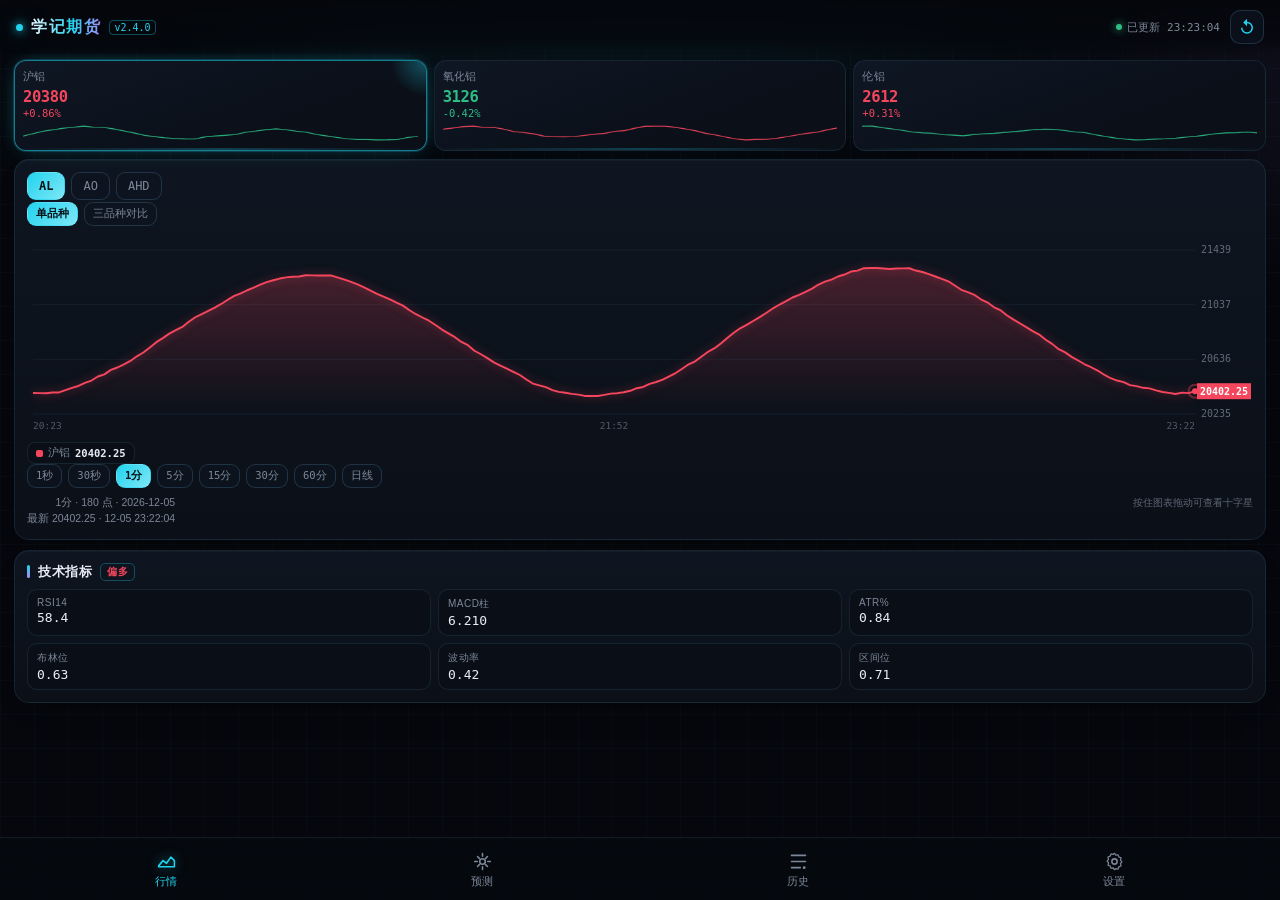
==== commit 5756fae7: "feat(sync): v2.4.0 同步前 7 天体检（缺失/清空自动回补）+ 更新全链路进度条" ====
--- a/android/app/src/main/assets/index.html
+++ b/android/app/src/main/assets/index.html
@@ -165,6 +165,7 @@
         <div class="row-btns">
           <button class="btn" id="btnSyncHistory">同步历史数据</button>
         </div>
+        <label class="chk"><input type="checkbox" id="chkForceResync"><span>强制全量重写近 7 天（数据错乱时再勾）</span></label>
         <div class="prog-wrap" id="syncProgWrap" hidden>
           <div class="prog"><i id="syncProgBar"></i></div>
           <div class="prog-meta">
@@ -172,7 +173,7 @@
             <span id="syncProgPct">0%</span>
           </div>
         </div>
-        <div class="hint" id="syncInfo">同步最近 180 天：日线 + 分钟线（源站每周期最多 1023 根，60 分钟线可覆盖约 195 天）。安装包内已预置一份，平常无需手动同步。</div>
+        <div class="hint" id="syncInfo">同步先做最近 7 天体检：逐根比对源站与本地，缺失或整段被清空就回补，无缺失才走增量。源站每周期最多 1023 根（1 分钟线约 2 个交易日），补不到的会如实标出覆盖起点；秒级只能本机采集。</div>
         <div class="row-btns">
           <button class="btn ghost danger" id="btnClearFc">清空预测记录</button>
         </div>
--- a/android/app/src/main/assets/app.css
+++ b/android/app/src/main/assets/app.css
@@ -552,6 +552,22 @@
 }
 .prog.done > i { background: linear-gradient(90deg, var(--down), var(--cyan)); }
 .prog.fail > i { background: var(--up); box-shadow: none; }
+/* 失败时整条轨道带红底，避免进度为 0 时看不出失败态 */
+.prog.fail { background: rgba(246, 70, 93, .18); }
+/* 检查完成但无新版本：灰色完成态，不抢眼但要能看出「已走完」 */
+.prog.idle > i { background: var(--flat); opacity: .8; box-shadow: none; }
+
+/* ---------- 勾选项 ---------- */
+.chk {
+  display: flex;
+  align-items: center;
+  gap: 8px;
+  margin-top: 10px;
+  font-size: 12px;
+  line-height: 1.5;
+  color: var(--muted);
+}
+.chk input { width: 15px; height: 15px; accent-color: var(--cyan); flex: none; }
 @keyframes progSlide {
   0% { transform: translateX(-100%); }
   100% { transform: translateX(280%); }
@@ -561,8 +577,9 @@
   gap: 8px; margin-top: 5px;
   font-family: var(--mono); font-size: 10.5px; color: var(--muted);
 }
+.prog-meta > span:first-child { flex: 1 1 auto; min-width: 0; }
 .prog-meta #updProgPct, .prog-meta #syncProgPct,
-.prog-meta #predProgPct { flex: 0 0 auto; color: var(--text); }
+.prog-meta #predProgPct { flex: 0 0 auto; margin-left: 10px; color: var(--text); }
 @media (prefers-reduced-motion: reduce) {
   .prog > i { transition: none; }
   .prog.indet > i { animation: none; width: 100% !important; opacity: .45; }
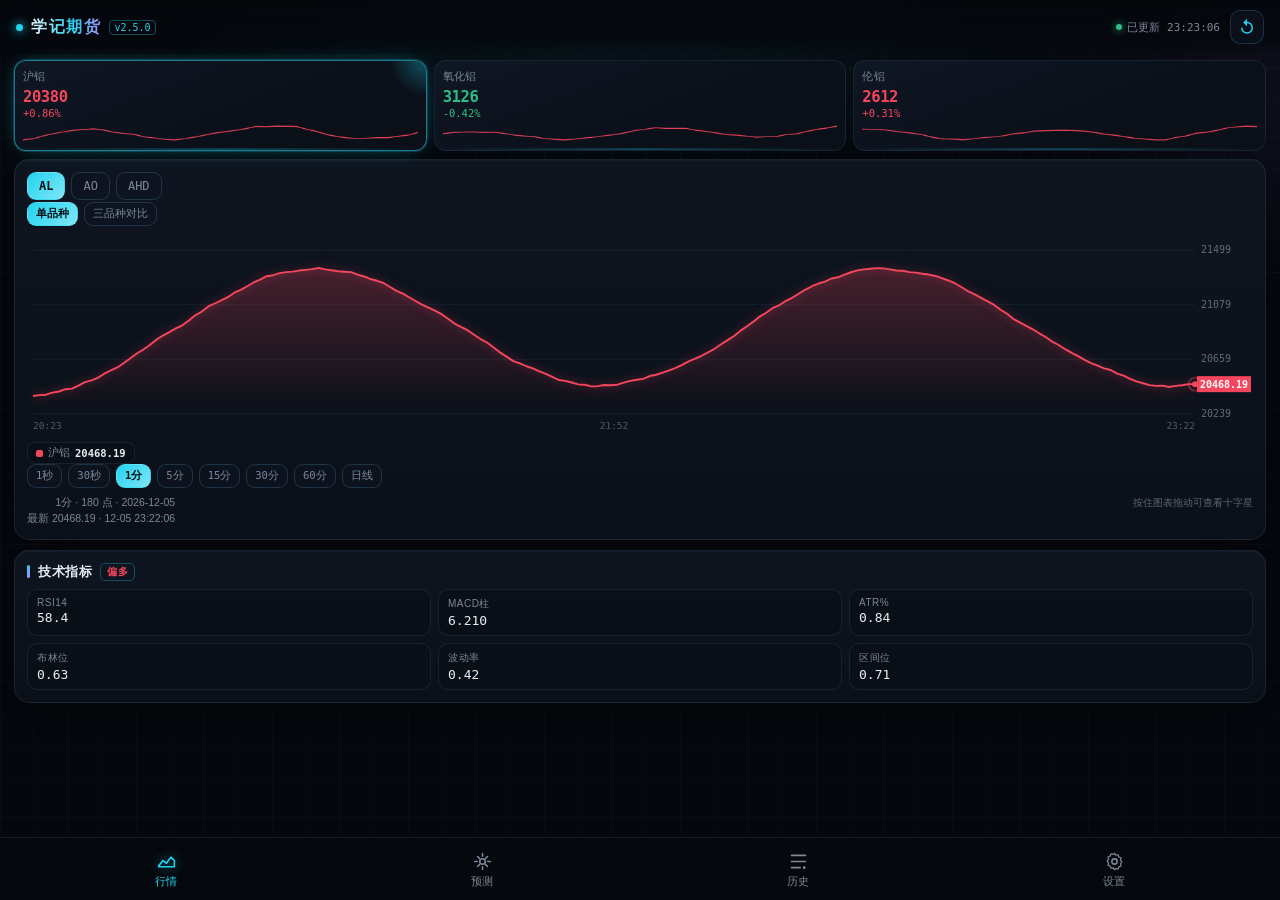
==== commit 4e413b3e: "feat(audit): v2.5.0 全面审查修复 + 服务端全对齐/对照开关 + 分钟级分批补全" ====
--- a/android/app/src/main/assets/index.html
+++ b/android/app/src/main/assets/index.html
@@ -59,6 +59,8 @@
         <div class="panel-title">技术指标 <span id="indBias" class="tag">—</span></div>
         <div class="ind-grid" id="indGrid"></div>
       </div>
+
+      <div class="server-compare" id="serverCompare" hidden></div>
     </section>
 
     <!-- ============ 预测 ============ -->
@@ -137,7 +139,7 @@
           <button class="btn ghost" id="btnLlmClear">清除 Key</button>
           <button class="btn" id="btnLlmSave">保存</button>
         </div>
-        <div class="hint">Key 仅存于本机，用系统密钥库加密，不会上传任何服务器。</div>
+        <div class="hint">Key 仅存于本机并用系统密钥库加密。填写自定义 API 地址时，行情提示词与 API Key 会发送到该地址，请仅使用可信的 HTTPS 服务；默认仅发往 api.deepseek.com。</div>
       </div>
 
       <div class="panel">
@@ -157,6 +159,18 @@
           </div>
         </div>
         <div class="upd-info" id="updInfo"></div>
+      </div>
+
+      <div class="panel">
+        <div class="panel-title">服务端对照</div>
+        <div class="field-label">服务端地址（WSL 本机 FastAPI）</div>
+        <input id="serverBase" class="input" value="http://127.0.0.1:8000" placeholder="http://127.0.0.1:8000" autocapitalize="off" spellcheck="false" autocomplete="off">
+        <label class="chk server-toggle"><input type="checkbox" id="serverOn"><span>开启服务端数据：行情 / 预测取自服务端，用于双端对比</span></label>
+        <div class="row-btns">
+          <button class="btn ghost" id="btnServerTest">测试连接</button>
+        </div>
+        <div class="server-state" id="serverState">未开启</div>
+        <div class="hint">WSL 本机 FastAPI，开启后行情 / 预测取自服务端用于双端对比，连不上自动回退本地。</div>
       </div>
 
       <div class="panel">
@@ -173,7 +187,7 @@
             <span id="syncProgPct">0%</span>
           </div>
         </div>
-        <div class="hint" id="syncInfo">同步先做最近 7 天体检：逐根比对源站与本地，缺失或整段被清空就回补，无缺失才走增量。源站每周期最多 1023 根（1 分钟线约 2 个交易日），补不到的会如实标出覆盖起点；秒级只能本机采集。</div>
+        <div class="hint" id="syncInfo">同步先体检最近 7 天完整性，再增量同步到最新（日线回溯 180 天）：逐根比对源站与本地，缺失或整段被清空就回补，无缺失才走增量。源站每周期最多 1023 根（1 分钟线约 2 个交易日），补不到的会如实标出覆盖起点；秒级只能本机采集。</div>
         <div class="row-btns">
           <button class="btn ghost danger" id="btnClearFc">清空预测记录</button>
         </div>
--- a/android/app/src/main/assets/app.css
+++ b/android/app/src/main/assets/app.css
@@ -673,3 +673,36 @@
   color: var(--muted);
 }
 html.light .lm-t { color: #16324f; }
+
+/* ---------- 服务端对照 ---------- */
+.server-toggle { margin-top: 12px; }
+.server-toggle input { width: 16px; height: 16px; }
+.server-state {
+  margin-top: 10px;
+  font-family: var(--mono);
+  font-size: 11px;
+  line-height: 1.6;
+  color: var(--muted);
+  white-space: pre-wrap;
+  word-break: break-word;
+  border: 1px dashed var(--line2);
+  border-radius: 9px;
+  padding: 8px 10px;
+  background: var(--inner);
+}
+.server-state.ok { color: var(--down); border-color: rgba(46, 189, 133, .4); }
+.server-state.err { color: var(--up); border-color: rgba(246, 70, 93, .4); }
+.server-state .server-cmp { color: var(--muted); }
+.server-compare {
+  margin: 2px 0 8px;
+  padding: 8px 10px;
+  border: 1px solid var(--line2);
+  border-radius: 10px;
+  background: var(--inner);
+  font-family: var(--mono);
+  font-size: 10.5px;
+  line-height: 1.6;
+  color: var(--muted);
+  word-break: break-word;
+}
+.server-compare[hidden] { display: none; }
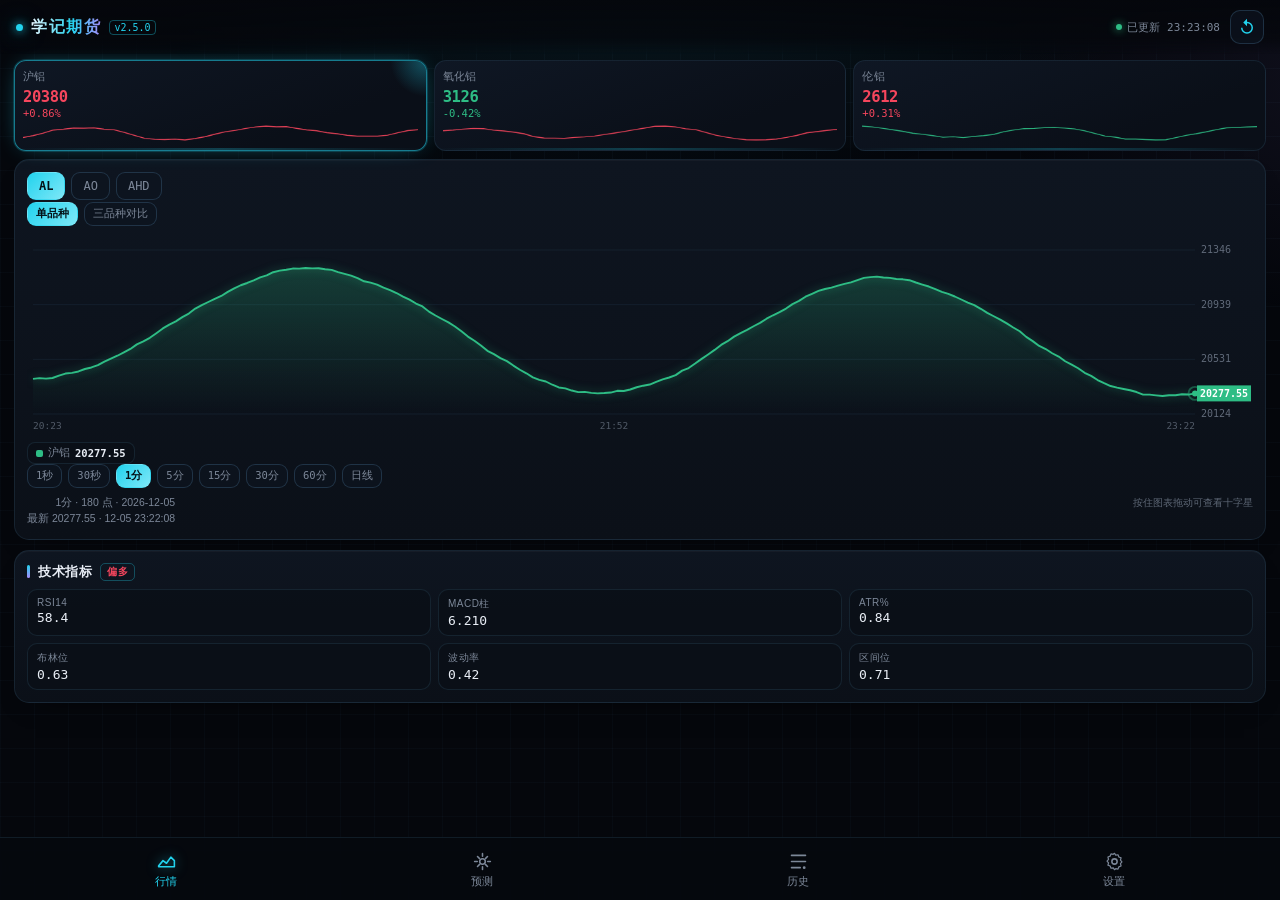
==== commit 37f9c3a2: "feat(db): v2.6.0 修复手机同步0根 + 服务端数据库双向同步 + 启动可达" ====
--- a/android/app/src/main/assets/index.html
+++ b/android/app/src/main/assets/index.html
@@ -174,6 +174,36 @@
       </div>
 
       <div class="panel">
+        <div class="panel-title">数据库同步（手机 ↔ 服务端）</div>
+        <div class="field-label">服务端地址（电脑局域网 / WSL 后端）</div>
+        <input id="dbServerBase" class="input" value="http://127.0.0.1:8000" placeholder="http://127.0.0.1:8000" autocapitalize="off" spellcheck="false" autocomplete="off">
+        <div class="row-btns">
+          <button class="btn" id="btnDbSync">与服务端同步</button>
+          <button class="btn ghost" id="btnDbTest">测试连接</button>
+        </div>
+        <div class="row-btns">
+          <button class="btn ghost danger" id="btnDbRebuild">重建本地数据库</button>
+        </div>
+        <div class="prog-wrap" id="dbProgWrap" hidden>
+          <div class="prog"><i id="dbProgBar"></i></div>
+          <div class="prog-meta">
+            <span id="dbProgText">准备同步…</span>
+            <span id="dbProgPct">0%</span>
+          </div>
+        </div>
+        <div class="server-state" id="dbInfo">尚未同步</div>
+        <div class="hint">
+          手机需填 <b>http://&lt;电脑局域网IP&gt;:8000</b>（127.0.0.1 只指向手机自己，连不到电脑）；
+          WSL 服务端须以 <b>0.0.0.0</b> 启动并配置 <b>Windows 端口转发</b>（netsh interface portproxy），
+          手机与电脑需在同一局域网。地址保存在本机；「测试连接」只配置地址，<b>不会开启服务端对照</b>。
+          同步是<b>双向增量</b>：下拉把服务端历史补到本地、上推把本地周期线回传服务端，
+          单批失败自动跳过，<b>不影响本地离线使用</b>。
+          「重建本地数据库」会清空本地 K 线并从预置库重新导入（ticks / 预测记录保留），需二次确认。
+        </div>
+        <div id="dbDiag"></div>
+      </div>
+
+      <div class="panel">
         <div class="panel-title">本地数据</div>
         <div class="stat-row tight two" id="dataStats"></div>
         <div class="row-btns">
--- a/android/app/src/main/assets/app.css
+++ b/android/app/src/main/assets/app.css
@@ -706,3 +706,30 @@
   word-break: break-word;
 }
 .server-compare[hidden] { display: none; }
+
+/* ---------- 数据库同步（设置页） ---------- */
+.db-diag-title {
+  margin-top: 10px;
+  font-size: 11.5px;
+  color: var(--muted);
+  letter-spacing: .04em;
+}
+.db-diag {
+  margin-top: 6px;
+  border: 1px dashed var(--line2);
+  border-radius: 9px;
+  padding: 8px 10px;
+  background: var(--inner);
+  font-family: var(--mono);
+  font-size: 10.5px;
+  line-height: 1.75;
+  color: var(--muted);
+  word-break: break-word;
+  max-height: 280px;
+  overflow: auto;
+}
+.db-diag b { color: var(--text); font-weight: 600; }
+.db-diag .dg-warn { color: var(--up); }
+.db-diag .dg-ok { color: var(--down); }
+/* 与 upd/sync/pred 进度条右侧百分比保持一致（新增，不改已有规则） */
+.prog-meta #dbProgPct { flex: 0 0 auto; margin-left: 10px; color: var(--text); }
